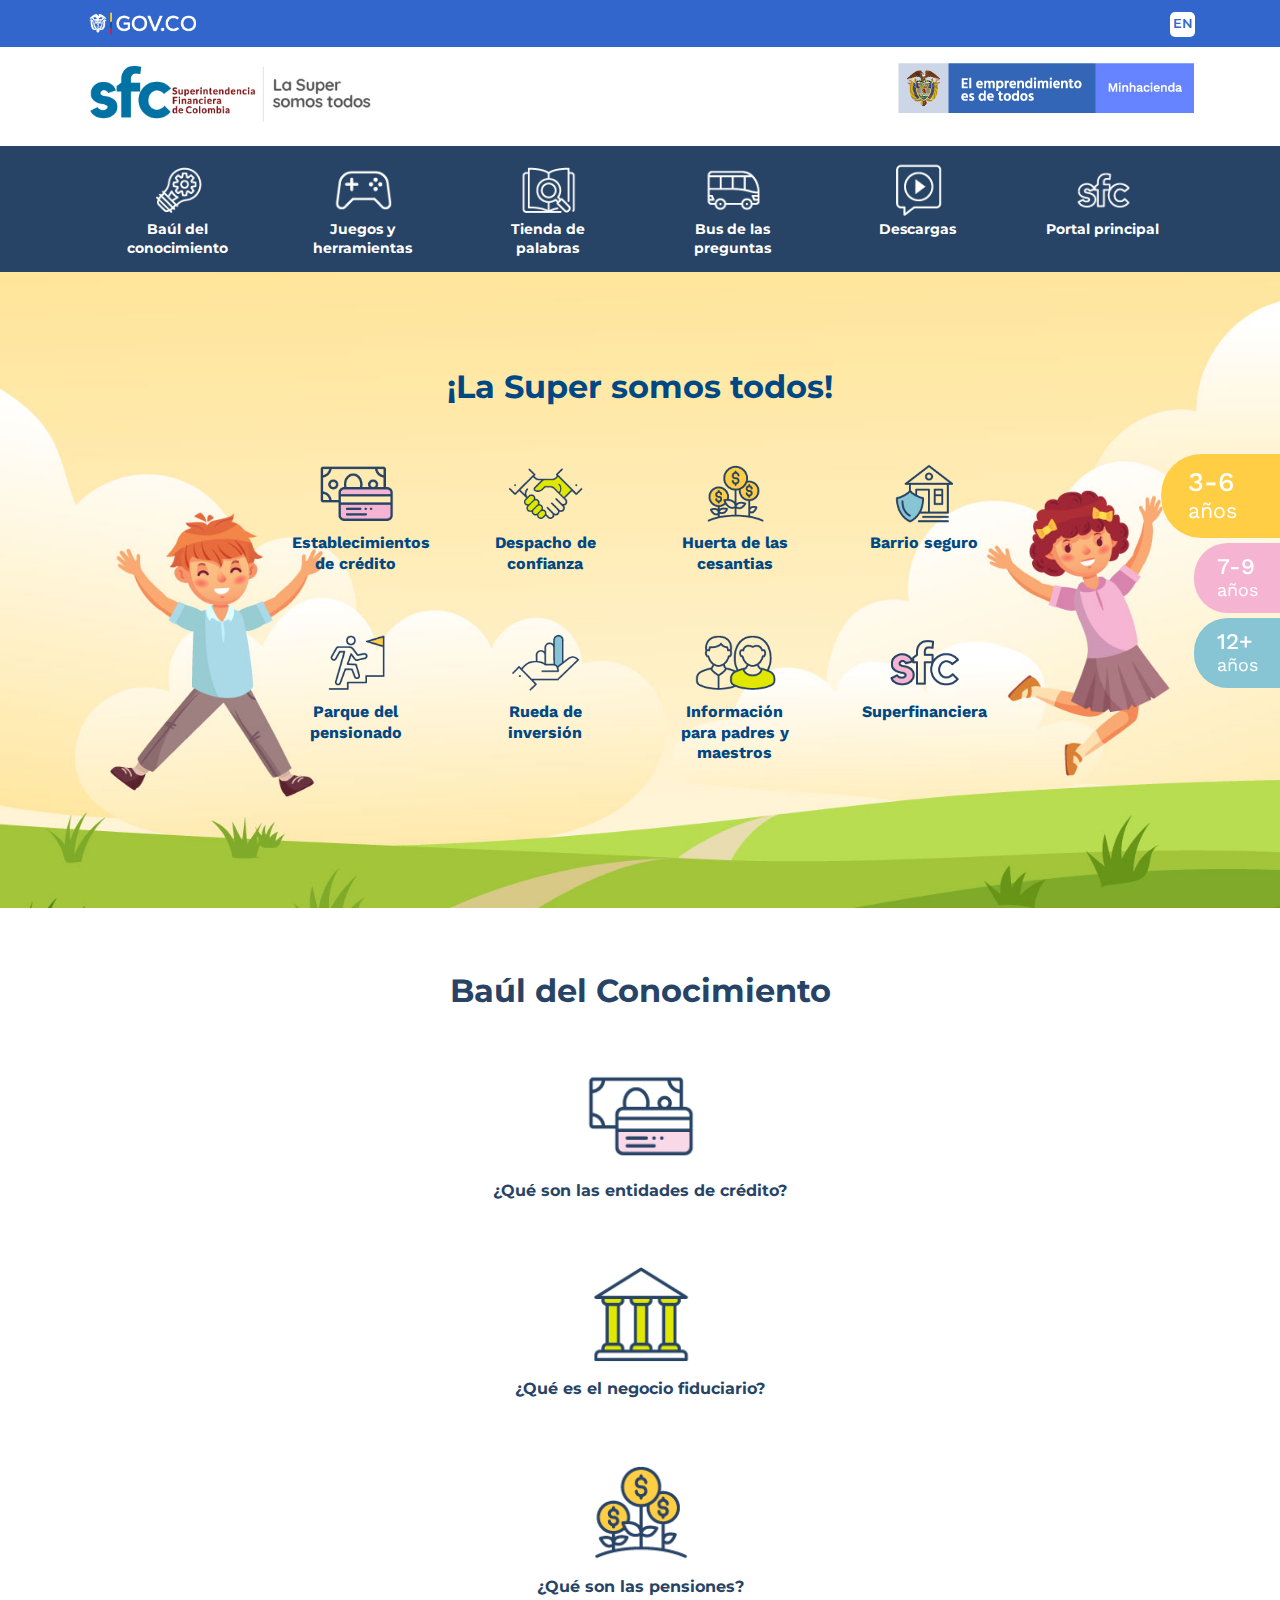
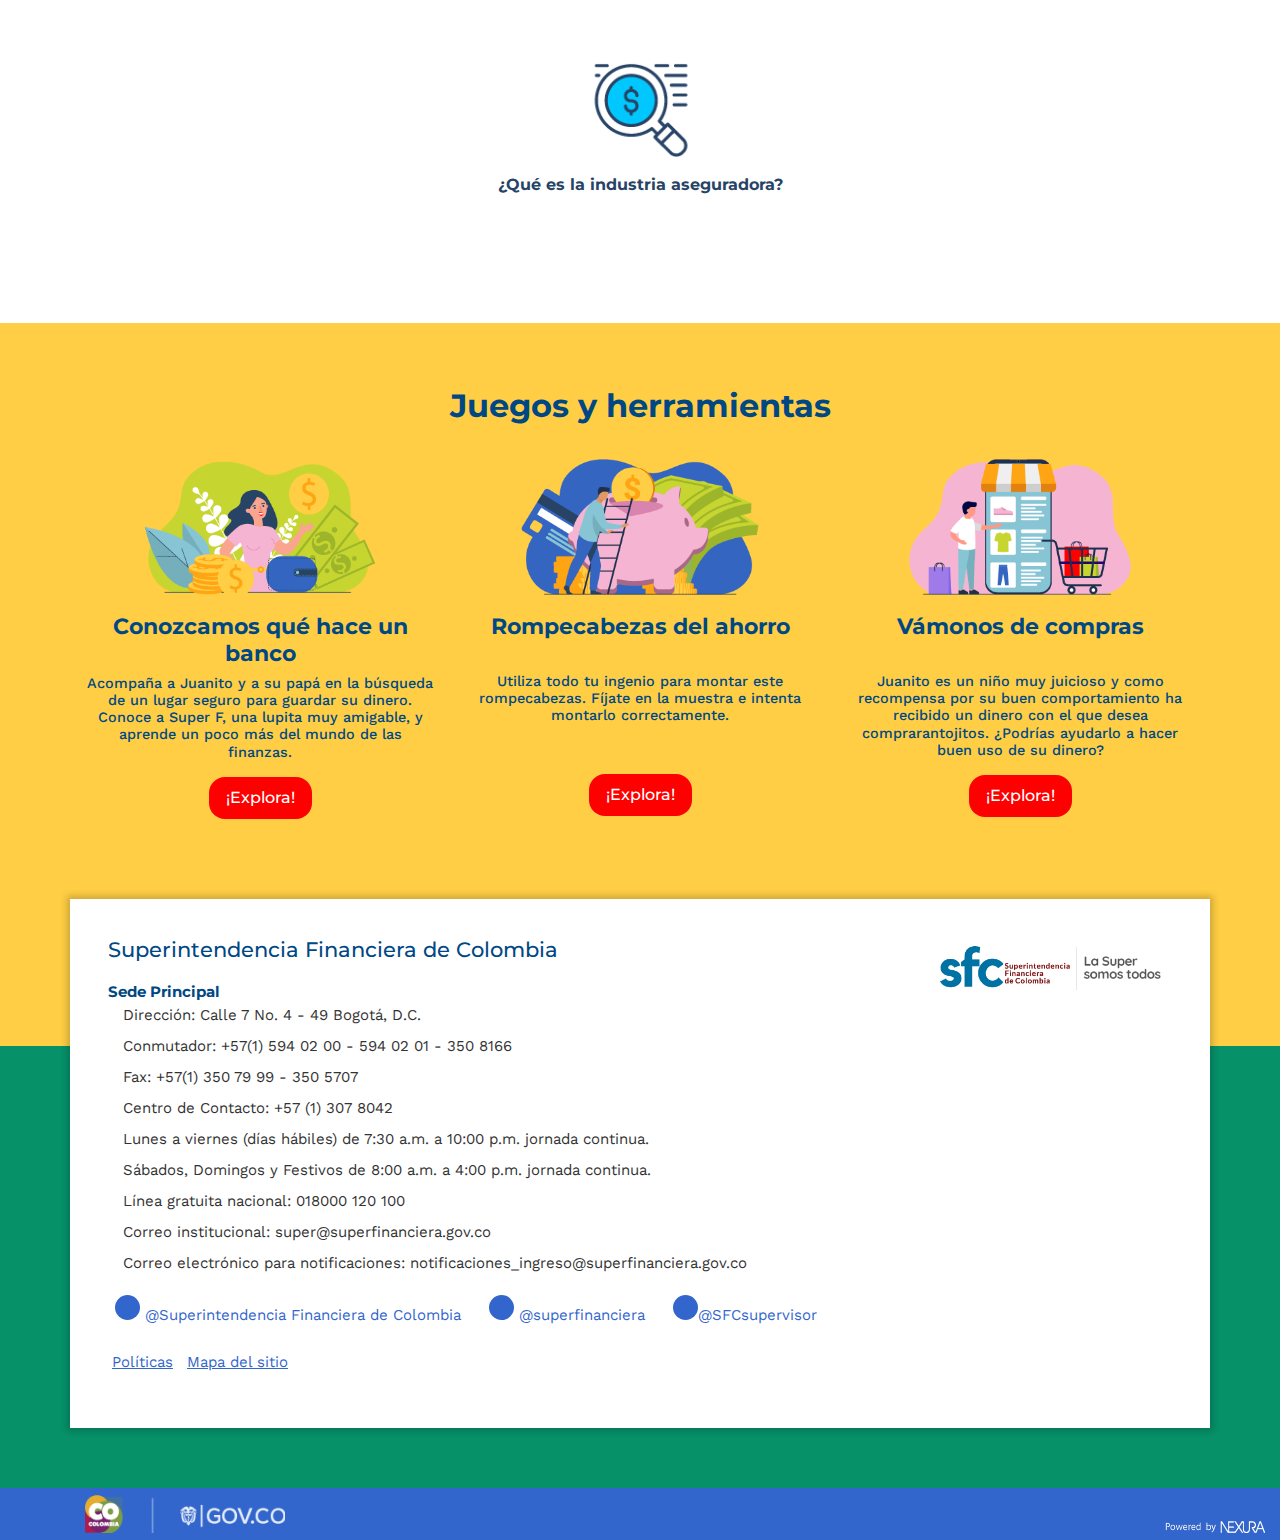
==== index.html @ ce6df7d8 "Initial commit" ====
<!DOCTYPE html>
<html lang="en">
<head>
	<meta charset="UTF-8">
	<meta name="viewport" content="width=device-width, initial-scale=1.0">
	<title>Portal de Niños - Superfinanciera</title>
	<link rel="shortcut icon" type="image/x-icon" href="favicon.ico">
	<link rel="stylesheet" href="https://pro.fontawesome.com/releases/v5.10.0/css/all.css" integrity="sha384-AYmEC3Yw5cVb3ZcuHtOA93w35dYTsvhLPVnYs9eStHfGJvOvKxVfELGroGkvsg+p" crossorigin="anonymous"/>
	<link rel="stylesheet" type="text/css" href="vendor/slick/slick.css"/>
	<link rel="stylesheet" type="text/css" href="vendor/slick/slick-theme.css"/>
	<link rel="stylesheet" href="css/bootstrap.min.css">
	<link rel="stylesheet" href="css/style.css">
</head>
<body class="dPrincipal portalNinos1">
	<div class="botonesFlotantes">
		<ul>
			<li><a href="index.html" class="item_edad_1 edadActive">3-6 <small>años </small></a></li>
			<li><a href="index2.html" class="item_edad_2">7-9 <small>años </small></a></li>
			<li><a href="index3.html" class="item_edad_3">12+ <small>años </small></a></li>
		</ul>
	</div>	

<header>
	<!-- encabezado gov co -->
	<div class="header-gov">
		<div class="container">
			<div class="row">
				<!-- logo -->
				<div class="col logo-gov">
					<div class="bloqueZona1  tipoDisplay">
						<a href="https://www.gov.co/home/">
							<img class="img-fluid" class="img-responsive " src="img/logoGovCo.png" id="bloqueImg3" alt="Imagen">
						</a>
					</div>
				</div>
				<!-- end logo -->
				<!-- toolbar -->
				<div class="col toolbar-gov-co">
					<div class="toolbar-header-gov text-right ">
						<ul class="list-inline toolbar-login">
							<!-- language en -->
							<li class="toolbar_language toolbar_language--en notranslate">
								<a href="/loader.php?lServicio=Tools2&amp;lTipo=idioma&amp;idioma=EN" class="lang_button notranslate" data-lang="en">
						          EN
						        </a>
							</li>
							<!-- end language en -->
							<!-- language es -->
							<li class="toolbar_language toolbar_language--es notranslate">
								<a href="/loader.php?lServicio=Tools2&amp;lTipo=idioma&amp;idioma=ES" class="lang_button notranslate lang_active" data-lang="es">
						        	 ES
						        </a>
							</li>
							<!-- end language es -->
						</ul>
					</div>
				</div>
				<!-- end toolbar -->
			</div>
		</div>
	</div>
	<!-- end encabezado gov co -->
	<!-- encabezado entidad -->
	<div class="header_entidad container">
		<div class="row">
			<div class="col logo_entidad">
				<a href="/index.html" class="logo_horizontal">
					<img class="img-fluid" class="img-responsive " src="img/logo.jpg" alt="Logo SPF">
				</a>
			</div>
			<div class="col logoSec">
				<a href="#" class="logo_horizontal">
					<img class="img-fluid" class="img-responsive "  src="img/logoMinHacienda.jpg" alt="Logo Min Hacienda">
				</a>
			</div>
		</div>
	</div>
	<!-- end encabezado entidad -->
	<!-- menu -->
	<nav class="navbar navbar-expand-lg">
		<div class="container">
			<button class="navbar-toggler" type="button" data-toggle="collapse" data-target="#navBarMenu" aria-controls="navBarMenu" aria-expanded="false" aria-label="Toggle navigation">
				Menú <span class="fas fa-bars"></span>
		  	</button>
		  	<div class="collapse navbar-collapse" id="navBarMenu">
			    <ul class="navbar-nav nav">
				     <!-- item menu -->
					<li class="nav-item col">
						 <a class="nav-link" href="https://ninos.superfinanciera.gov.co/inicio/de--a--anos/baul-de-conocimientos-61197" role="button" aria-haspopup="true" aria-expanded="false">
							<img class="img-fluid" src="img/nav/nav-ico-1.png" alt="">
							<p>Baúl del conocimiento</p>
						</a>
					</li>
					<!-- end item menu -->
					<!-- item menu -->
					<li class="nav-item col">
						 <a class="nav-link" href="https://ninos.superfinanciera.gov.co/inicio/de--a--anos/juegos-y-herramientas-61194" role="button" aria-haspopup="true" aria-expanded="false">
							<img class="img-fluid" src="img/nav/nav-ico-2.png" alt="">
							<p>Juegos y herramientas</p>
						</a>
					</li>
					<!-- end item menu -->
					<!-- item menu -->
					<li class="nav-item col">
						 <a class="nav-link" href="https://ninos.superfinanciera.gov.co/jsp/Glosario/user/main/s/0/f/0/c/0" role="button" aria-haspopup="true" aria-expanded="false">
							<img class="img-fluid" src="img/nav/nav-ico-3.png" alt="">
							<p>Tienda de palabras</p>
						</a>
					</li>
					<!-- end item menu -->
					<!-- item menu -->
					<li class="nav-item col">
						 <a class="nav-link" href="https://ninos.superfinanciera.gov.co/jsp/loader.jsf?lServicio=FAQ&lTipo=user&lFuncion=main" role="button" aria-haspopup="true" aria-expanded="false">
							<img class="img-fluid" src="img/nav/nav-ico-4.png" alt="">
							<p>Bus de las preguntas</p>
						</a>
					</li>
					<!-- end item menu -->
					<!-- item menu -->
					<li class="nav-item col">
						 <a class="nav-link" href="https://ninos.superfinanciera.gov.co/inicio/de--a--anos/descargas-61198" role="button" aria-haspopup="true" aria-expanded="false">
							<img class="img-fluid" src="img/nav/nav-ico-5.png" alt="">
							<p>Descargas</p>
						</a>
					</li>
					<!-- end item menu -->
					<!-- item menu -->
					<li class="nav-item col">
						 <a class="nav-link" href="https://www.superfinanciera.gov.co/jsp/index.jsf" role="button" aria-haspopup="true" aria-expanded="false">
							<img class="img-fluid" src="img/nav/nav-ico-6.png" alt="">
							<p>Portal principal</p>
						</a>
					</li>
					<!-- end item menu -->
			    </ul>
		  </div>
  		</div>
	</nav>
	<!-- end menu -->
</header>
<section class="mainContent">
	<!-- mainSlider -->
	<div class="mainSlider zonasPortal">
		<div class="container">
			<div class="row">
				<div class="col-12 col-lg-8 offset-lg-2 descSlider ">
					<h1>
						¡La Super somos todos!
					</h1>
					<ul class="row listSlider">
						<li class="col-12 col-sm-4 col-md-4 col-lg-3">
							<a href="https://ninos.superfinanciera.gov.co/inicio/de--a--anos/baul-de-conocimientos/-que-son-los-establecimientos-de-credito--61206">
								<figure>
									<img src="img/iconos/ico_1.png" alt="">
								</figure>
								Establecimientos de crédito
							</a>
						</li>
						<li class="col-12 col-sm-4 col-md-4 col-lg-3">
							<a href="https://ninos.superfinanciera.gov.co/inicio/de--a--anos/baul-de-conocimientos/-que-es-el-negocio-fiducidario--61248">
								<figure>
									<img src="img/iconos/ico_2.png" alt="">
								</figure>
								Despacho de confianza
							</a>
						</li>
						<li class="col-12 col-sm-4 col-md-4 col-lg-3">
							<a href="https://ninos.superfinanciera.gov.co/inicio/de--a--anos/baul-de-conocimientos/-que-son-las-cesantias--61245">
								<figure>
									<img src="img/iconos/ico_3.png" alt="">
								</figure>
								Huerta de las cesantias
							</a>
						</li>
						<li class="col-12 col-sm-4 col-md-4 col-lg-3">
							<a href="https://ninos.superfinanciera.gov.co/inicio/de--a--anos/baul-de-conocimientos/-que-son-las-cesantias--61245">
								<figure>
									<img src="img/iconos/ico_4.png" alt="">
								</figure>
								Barrio seguro
							</a>
						</li>
						<li class="col-12 col-sm-4 col-md-4 col-lg-3">
							<a href="https://ninos.superfinanciera.gov.co/publicacion/61200">
								<figure>
									<img src="img/iconos/ico_5.png" alt="">
								</figure>
								Parque del pensionado
							</a>
						</li>
						<li class="col-12 col-sm-4 col-md-4 col-lg-3">
							<a href="https://ninos.superfinanciera.gov.co/publicacion/61249">
								<figure>
									<img src="img/iconos/ico_6.png" alt="">
								</figure>
								Rueda de inversión
							</a>
						</li>
						<li class="col-12 col-sm-4 col-md-4 col-lg-3">
							<a href="https://ninos.superfinanciera.gov.co/inicio/de--a--anos/informacion-para-padres-y-maestros-61615">
								<figure>
									<img src="img/iconos/ico_7.png" alt="">
								</figure>
								Información para padres y maestros
							</a>
						</li>
						<li class="col-12 col-sm-4 col-md-4 col-lg-3">
							<a href="https://ninos.superfinanciera.gov.co/inicio/de--a--anos/superintendencia-financiera-de-colombia-61262">
								<figure>
									<img src="img/iconos/ico_8.png" alt="">
								</figure>
								Superfinanciera
							</a>
						</li>
					</ul>

				</div>
			</div>
		</div>
	</div>
	<!-- cInformacion -->
	<div class="cBaul zonasPortal">
		<div class="container">
			<div class="row">
				<div class="col-12 descInformacion ">
					<h2>
						Baúl del Conocimiento
					</h2>
					<!-- slider -->
					<div class="uSlider">
						<div class="sliderDots sliderBaul">
							<div class="sliderArrow"></div>
							<div class="item">
								<a href="https://ninos.superfinanciera.gov.co/publicacion/61206" class="sliderLink">
							  		<figure>
							  			<img src="img/slider/01_01_slider.png" class="img-fluid" alt="">
							  		</figure>
							  		<h3>
							  			¿Qué son las entidades de crédito?
							  		</h3>
								</a>
						  	</div>
							<div class="item">
						  		<a href="https://ninos.superfinanciera.gov.co/inicio/de--a--anos/baul-de-conocimientos/-que-es-el-negocio-fiducidario--61248" class="sliderLink">
							  		<figure>
							  			<img src="img/slider/01_02_slider.png" class="img-fluid" alt="">
							  		</figure>
							  		<h3>
							  			¿Qué es el negocio fiduciario?
							  		</h3>
							  	</a>
						  	</div>
							<div class="item">
						  		<a href="https://ninos.superfinanciera.gov.co/inicio/de--a--anos/baul-de-conocimientos/-que-son-las-pensiones--61231" class="sliderLink">
							  		<figure>
							  			<img src="img/slider/01_03_slider.png" class="img-fluid" alt="">
							  		</figure>
							  		<h3>
							  			¿Qué son las pensiones?
							  		</h3>
							  	</a>
						  	</div>
							<div class="item">
						   		<a href="https://ninos.superfinanciera.gov.co/inicio/de--a--anos/baul-de-conocimientos/-que-es-la-industria-aseguradora--61200" class="sliderLink">
							   		<figure>
							   			<img src="img/slider/01_04_slider.png" class="img-fluid" alt="">
							   		</figure>
							   		<h3>
							   			¿Qué es la industria aseguradora?
							   		</h3>
							   	</a>
						   	</div>
						   	
						</div>
					</div>
					<!-- end slider -->

				</div>
				
			</div>
		</div>
	</div>
	<!-- end  cInformacion -->

	<!-- end  mainSlider -->
	<!-- cJuegos -->
	<div class="cJuegos zonasPortal">
		<div class="container">
			<div class="row">
				<div class="col-12">
					<h2>
						Juegos y herramientas
					</h2>
				</div>
				<div class="col-12 col-md-4 itemJuegos">
					<figure>
						<img src="img/juegos/juego1.png" alt="">
					</figure>
					<h3>
						Conozcamos qué hace un banco
					</h3>
					<p>
						Acompaña a Juanito y a su papá en la búsqueda de un lugar seguro para guardar su dinero. Conoce a Super F, una lupita muy amigable, y aprende un poco más del mundo de las finanzas.
					</p>
					<a href="https://ninos.superfinanciera.gov.co/inicio/de--a--anos/juegos-y-herramientas-61194#" class="btn">¡Explora!</a>
				</div>
				<div class="col-12 col-md-4 itemJuegos">
					<figure>
						<img src="img/juegos/juego2.png" alt="">
					</figure>
					<h3>
						Rompecabezas del ahorro
					</h3>
					<p>
						Utiliza todo tu ingenio para montar este rompecabezas. Fíjate en la muestra e intenta montarlo correctamente.
					</p>
					<a href="https://ninos.superfinanciera.gov.co/inicio/de--a--anos/juegos-y-herramientas-61194#" class="btn">¡Explora!</a>
				</div>
				<div class="col-12 col-md-4 itemJuegos">
					<figure>
						<img src="img/juegos/juego3.png" alt="">
					</figure>
					<h3>
						Vámonos de compras
					</h3>
					<p>
						Juanito es un niño muy juicioso y como recompensa por su buen comportamiento ha recibido un dinero con el que desea comprarantojitos. ¿Podrías ayudarlo a hacer buen uso de su dinero?
					</p>
					<a href="https://ninos.superfinanciera.gov.co/inicio/de--a--anos/juegos-y-herramientas-61194#" class="btn">¡Explora!</a>
				</div>
			</div>
		</div>
	</div>
	<!-- end  cJuegos -->
</section>
<footer>
	<div class="footer">
		<div class="container">
			<div class="row">
				<div class="col-12 col-sm-9 footer_sede_principal">
					<h2 class="headline-l">Superintendencia Financiera de Colombia</h2>
					<h3 class="title_sede">Sede Principal</h3>
					<ul class="list-unstyled">
						<li><p>Dirección: Calle 7 No. 4 - 49 Bogotá, D.C.</p></li>
						<li><p>Conmutador: +57(1) 594 02 00 - 594 02 01 - 350 8166</p></li>
						<li><p>Fax: +57(1) 350 79 99 - 350 5707</p></li>
						<li><p>Centro de Contacto: +57 (1) 307 8042 </p></li>
						<li><p>Lunes a viernes (días hábiles) de 7:30 a.m. a 10:00 p.m. jornada continua. </p></li>
						<li><p>Sábados, Domingos y Festivos de 8:00 a.m. a 4:00 p.m. jornada continua.</p></li>
						<li><p>Línea gratuita nacional: 018000 120 100</p></li>
						<li><p>Correo institucional: super@superfinanciera.gov.co</p></li>
						<li><p>Correo electrónico para notificaciones: notificaciones_ingreso@superfinanciera.gov.co</p></li>
					</ul>
				</div>
				<div class="col-12 col-sm-3 footer_logo">
					<figure>
						<img class="img-fluid" class="img-responsive " src="img/logo.jpg" alt="Logo SPF">
					</figure>
				</div>
				<div class="col-12 social_links">
					<ul class="list-inline">
						<li class="list-inline-item">
							<a class="section" href="https://www.facebook.com/superintendencia.financiera." title="Enlace a @Superintendencia Financiera de Colombia"><i class="fab fa-facebook-f"></i>
                    			<strong>@Superintendencia Financiera de Colombia</strong>
                    		</a>
                    	</li>
                     	<li class="list-inline-item">
	                     	<a class="section fa fa-instagram" href="https://www.instagram.com/superfinanciera/" title="Enlace a @superfinanciera">
	                    			<i class="fab fa-instagram"></i> <strong>@superfinanciera</strong>
	                    		</a>
                    	</li>
                     	<li class="list-inline-item">
	                     	<a class="section fa fa-twitter" href="https://twitter.com/SFCsupervisor" title="Enlace a @SFCsupervisor">
	                    		<i class="fab fa-twitter"></i><strong>@SFCsupervisor</strong>
	                		</a>
                    	</li>
                    </ul>
				</div>
				<div class="col-12 enlaces_footer">
					<ul class="list-unstyled lista-enlaces">
                     	<li>
							<a class="section " href="https://www.superfinanciera.gov.co/descargas?com=institucional&name=pubFile60173&downloadname=PoliticaEditorialSFC.doc" title="Enlace a Políticas">
                     			<strong>Políticas</strong>                 
                 			</a>
                 		</li>
                     	<li>
							<a class="section " href="https://ninos.superfinanciera.gov.co/jsp/Publicaciones/mapasitio/loadMapaSitio/s/0/f/0/c/0" title="Enlace a Mapa del sitio">
                     			<strong>Mapa del sitio</strong>                 
                 			</a>
                 		</li>
                 	</ul>
				</div>
			</div>
		</div>
	</div>
	<div class="copywrite  ">
	    <div class="container">
	        <div class="row">
	            <div class="col">
	               <img class="img-fluid logoGovCo" src="img/logoGovCoFooter.png"  alt="Ir a Gov Co">
	            </div>
	            <div class="powered">
	                <a href="https://www.nexura.com/" target="_blank">
	                    <img class="img-fluid " src="img/powered.png" alt="powered by nexura">
	                </a>
	            </div>
	        </div>
	    </div>
	</div>
</footer>
	
	<script src="https://code.jquery.com/jquery-3.2.1.slim.min.js" integrity="sha384-KJ3o2DKtIkvYIK3UENzmM7KCkRr/rE9/Qpg6aAZGJwFDMVNA/GpGFF93hXpG5KkN" crossorigin="anonymous"></script>
	<script type="text/javascript" src="vendor/slick/slick.min.js"></script>

	<script src="https://cdnjs.cloudflare.com/ajax/libs/popper.js/1.12.9/umd/popper.min.js" integrity="sha384-ApNbgh9B+Y1QKtv3Rn7W3mgPxhU9K/ScQsAP7hUibX39j7fakFPskvXusvfa0b4Q" crossorigin="anonymous"></script>
	<script src="https://maxcdn.bootstrapcdn.com/bootstrap/4.0.0/js/bootstrap.min.js" integrity="sha384-JZR6Spejh4U02d8jOt6vLEHfe/JQGiRRSQQxSfFWpi1MquVdAyjUar5+76PVCmYl" crossorigin="anonymous"></script>
	<script src="js/function.js"></script>

	<script>
		$(document).ready(function(){

			/** slider **/
				$('.sliderDots').each(function (idx, item) {
					var carouselId = "carousel" + idx;
					this.id = carouselId;
					$(this).slick({
						slide: "#" + carouselId +" .item",
						appendArrows: "#" + carouselId + " .sliderArrow",
						prevArrow: '<button class="arrowPrev"><i class="fas fa-arrow-left"></i></button>',
						nextArrow: '<button class="arrowNext"><i class="fas fa-arrow-right"></i></button>',
						dots: true,
						infinite: true,
						arrow: true,
						rows: 1,
						slidesPerRow: 3,
						autoplay: true,
						responsive: [
						{
						      breakpoint: 1024,
						      settings: {
						        slidesToShow: 3,
						        slidesToScroll: 3,
						        infinite: true,
						        dots: true
						      }
						    },
						    {
						      breakpoint: 600,
						      settings: {
						        slidesToShow: 2,
						        slidesToScroll: 2
						      }
						    },
						    {
						      breakpoint: 480,
						      settings: {
						        slidesToShow: 1,
						        slidesToScroll: 1
						      }
				   		}
						]
					});
				});
			/** end slider **/
			/* slider custom */

			$('.sliderBaul').slick('slickSetOption', {
			   slidesToShow: 4,
			   slidesToScroll: 1
			}, true);

			$('.sliderDescubre, .sliderActividades, .sliderFinanciera').slick('slickSetOption', {
			   slidesToShow: 3,
			   slidesToScroll: 1
			}, true);

			$('.sliderJuegos').slick('slickSetOption', {
			   slidesToShow: 2,
			   slidesToScroll: 1
			}, true);

			$('.sliderDots2').slick({
				appendArrows: "#carouselEducacion .sliderArrow",
				prevArrow: '<button class="arrowPrev"><i class="fas fa-arrow-left"></i></button>',
				nextArrow: '<button class="arrowNext"><i class="fas fa-arrow-right"></i></button>',
				arrows: true,
				dots: true,
				infinite: true,
				autoplay: true,
 				arrow: true,
 				slidesToShow: 2,
			    slidesToScroll: 1,
			    rows:2,
 				responsive: [
					{
					      breakpoint: 1024,
					      settings: {
					      	arrows:true,
							rows: 2,
							slidesPerRow: 2,
							slidesToScroll: 1,
							slidesToShow: 2
					      }
					    },
					    {
					      breakpoint: 600,
					      settings: {
							rows: 1,
							slidesPerRow: 1,
							slidesToScroll: 1,
							slidesToShow: 1
					      }
					    },
					    {
					      breakpoint: 480,
					      settings: {
							rows: 1,
							slidesPerRow: 1,
							slidesToScroll: 1,
							slidesToShow: 1
					      }
			   		}
					]
			});
			/* slider custom */
		});

	</script>	
</body>
</html>
---- css/style.css ----
/*
* SPF Niños
* [name project]
*/
/*
* Import fonts
*/
@import url("https://fonts.googleapis.com/css2?family=Montserrat:ital,wght@0,300;0,400;0,500;0,600;0,700;1,300;1,400;1,500;1,600;1,700&family=Work+Sans:ital,wght@0,300;0,400;0,500;0,600;0,700;1,300;1,400;1,500;1,600;1,700&display=swap");
/*
* Estilos Base Sede Electronica
* [description] KIT UI GOV CO - https://www.gov.co/files/KITUI.pdf
*/
html {
  font-size: 16px;
}
body {
  font-size: 16px;
  font-family: 'Work Sans', sans-serif;
  overflow-x: hidden;
  font-weight: 500;
  line-height: 1.5em;
  color: #333;
}
body.faFontLg {
  font-size: 14px !important;
}
body.faFont2x {
  font-size: 20px;
}
body.faFont3x {
  font-size: 16px !important;
}
h1,
h2,
h3,
h4,
h5,
h6 {
  color: #004884;
  font-family: 'Montserrat', sans-serif;
}
.ui-widget {
  font-family: 'Work Sans', sans-serif;
}
a {
  color: #36c;
}
a:hover,
a:focus,
a:visited {
  color: #004884;
}
header {
  background-color: #fff;
  height: auto;
  padding-top: 0;
  position: relative;
  z-index: 4;
}
header .header-gov {
  background-color: #36c;
  padding: 0;
  color: #fff;
  padding-left: 1em;
  padding-right: 1em;
  padding-top: 0.2em;
  padding-bottom: 0.2em;
}
header .header-gov .row > .item {
  display: inline-block;
  vertical-align: middle;
}
header .header-gov .logo-gov {
  padding: 0 0.5em;
}
header .header-gov .logo-gov a {
  display: block;
  max-width: 8em;
  padding: 0.5em;
}
header .header-gov .logo-gov a img {
  display: block;
  width: 100%;
  height: auto;
}
header .header-gov .toolbar-gov-co {
  padding-top: 0.5em;
  text-align: center;
}
header .header-gov .toolbar-gov-co ul {
  padding: 0;
  margin: 0;
  display: inline-block;
}
header .header-gov .toolbar-gov-co ul li {
  vertical-align: top;
}
header .header-gov .toolbar-gov-co ul li.toolbar-icon {
  color: #004884;
}
header .header-gov .toolbar-gov-co ul li.toolbar-icon h3 {
  color: #004884;
  font-weight: bold;
  font-size: 1em;
  letter-spacing: 0.1em;
  margin: 0;
  padding: 0.5em;
  text-transform: uppercase;
}
header .header-gov .toolbar-gov-co ul li.toolbar-icon > a,
header .header-gov .toolbar-gov-co ul li.toolbar-icon button {
  display: inline-block;
  color: #004884;
  height: 35px;
  width: 35px;
  padding: 0.3em;
  font-size: 1em;
  transition: all 0.25s ease-in-out;
  text-decoration: none;
  color: #004884;
  background-color: #fff;
  border-radius: 0.5em;
  text-align: center;
  border: 0;
}
header .header-gov .toolbar-gov-co ul li.toolbar-icon > a .fa,
header .header-gov .toolbar-gov-co ul li.toolbar-icon button .fa {
  padding: 0;
}
header .header-gov .toolbar-gov-co ul li.toolbar-icon > a:hover,
header .header-gov .toolbar-gov-co ul li.toolbar-icon button:hover,
header .header-gov .toolbar-gov-co ul li.toolbar-icon > a:focus,
header .header-gov .toolbar-gov-co ul li.toolbar-icon button:focus {
  color: #fff;
  background-color: #36c;
  transition: all 0.25s ease-in-out;
}
header .header-gov .toolbar-gov-co ul li.toolbar_language {
  color: #004884;
  margin: 0;
  padding: 0;
}
header .header-gov .toolbar-gov-co ul li.toolbar_language a {
  color: colorEnlaces;
  line-height: 1;
  font-size: 1em;
  transition: all 0.25s ease-in-out;
  text-decoration: none;
  text-align: center;
  border: 0;
  font-family: 'Montserrat', sans-serif;
  font-weight: 600;
  background-color: #fff;
  width: 25px;
  height: 25px;
  display: flex;
  border-radius: 0.4em;
  align-items: center;
  justify-content: center;
  font-size: 0.8em;
}
header .header-gov .toolbar-gov-co ul li.toolbar_language a:hover,
header .header-gov .toolbar-gov-co ul li.toolbar_language a:focus {
  background-color: #e5eefb;
  color: #36c;
  transition: all 0.25s ease-in-out;
}
header .header-gov .toolbar-gov-co ul li.toolbar_language a.lang_active {
  display: none;
}
header .header-gov .toolbar-gov-co ul li.toolbar-text a {
  color: #fff;
  text-decoration: none;
  padding: 0 0.3em;
  font-size: 1em;
  display: block;
  font-weight: 300;
}
header .header-gov .toolbar-gov-co ul li.toolbar-text a:hover,
header .header-gov .toolbar-gov-co ul li.toolbar-text a:focus {
  color: colorYellow;
}
header .header-gov .toolbar-gov-co ul li.toolbar-border-right {
  border-right: 1px solid #fff;
}
header .header-gov ul.dropdown-menu {
  padding-bottom: 0.5em;
}
header .header_entidad {
  padding: 1em;
}
header .header_entidad .logo_entidad {
  padding: 0 0.5em;
}
header .header_entidad .logo_entidad a {
  display: inline-block;
  padding: 0 0.4em;
}
header .header_entidad .logo_entidad a img {
  display: block;
}
header .header_entidad .logo_entidad a.logo_horizontal img {
  width: auto;
  height: auto;
  max-height: 60px;
}
header .header_entidad .logo_entidad a.logo_vertical img {
  width: 100%;
  height: auto;
  max-width: 80px;
  display: block;
}
header .header_entidad .logoSec {
  text-align: right;
}
header .header_entidad .logoSec a {
  display: inline-block;
  max-width: 300px;
}
header .header_entidad .logoSec a img {
  width: 100%;
  height: auto;
}
header nav {
  background-color: #274365;
  padding: 0 1em !important;
}
header nav .navbar-nav li.nav-item > a {
  display: block;
  color: #fff;
  text-align: center;
  padding: 1em;
  transition: 0.25s ease-in-out all;
  font-size: 0.9em;
}
header nav .navbar-nav li.nav-item > a img {
  display: inline-block;
  width: 100%;
  height: auto;
  max-width: 60px;
  transition: 0.25s ease-in-out all;
}
header nav .navbar-nav li.nav-item > a p {
  color: #fff;
  font-family: 'Montserrat', sans-serif;
  font-weight: bold;
  margin: 0;
}
header nav .navbar-nav li.nav-item > a:hover,
header nav .navbar-nav li.nav-item > a:focus {
  background-color: #f00;
  transition: 0.25s ease-in-out all;
}
header nav .navbar-nav li.nav-item > a:hover p,
header nav .navbar-nav li.nav-item > a:focus p {
  color: #fff;
}
header nav .navbar-nav li.nav-item > a:hover img,
header nav .navbar-nav li.nav-item > a:focus img {
  height: auto;
  transition: 0.25s ease-in-out all;
}
header nav .navbar-nav .dropdown-menu {
  width: 100%;
}
header nav .navbar-nav .dropdown-menu ul {
  width: 100%;
  padding: 0;
  list-style: none;
}
header nav .navbar-nav .dropdown-menu ul li a {
  color: #333;
}
header nav .navbar-nav .dropdown-menu ul li a.dropdown-item:hover,
header nav .navbar-nav .dropdown-menu ul li a.dropdown-item:focus,
header nav .navbar-nav .dropdown-menu ul li a.dropdown-item.active,
header nav .navbar-nav .dropdown-menu ul li a.dropdown-item:active {
  background-color: #004884;
  color: #fff;
}
.botonesFlotantes {
  z-index: 3;
}
.botonesFlotantes ul {
  padding: 0;
  list-style: none;
}
.botonesFlotantes ul li {
  display: block;
}
.botonesFlotantes ul li a {
  padding: 0.5em 1em;
  float: right;
  border-radius: 1.5em 0 0 1.5em;
  color: #fff;
  background-color: #004884;
  font-size: 1.4em;
  display: block;
  margin-bottom: 0.2em;
  max-width: 90px;
}
.botonesFlotantes ul li a small {
  display: block;
}
.botonesFlotantes ul li a.item_edad_1 {
  background-color: #ffce44;
}
.botonesFlotantes ul li a.item_edad_2 {
  background-color: #f5b5d2;
}
.botonesFlotantes ul li a.item_edad_3 {
  background-color: #87c5d5;
}
.botonesFlotantes ul li a.edadActive {
  transform: scale(1.2);
  margin-top: 0.5em;
  margin-bottom: 0.5em;
  padding-right: 2em;
  max-width: none;
}
.botonesFlotantes ul li a:hover,
.botonesFlotantes ul li a:focus {
  background-color: #f00;
  color: #fff;
  text-decoration: none;
}
@media screen and (min-width: 769px) {
  header .navbar .navbar-nav {
    width: 100%;
    display: flex;
    justify-content: space-between;
    flex-wrap: wrap;
  }
  header .navbar .navbar-nav .nav-item {
    flex-grow: 1;
    text-align: center;
    padding: 0;
  }
  header .navbar .navbar-nav .nav-item .nav-link {
    min-height: 125px;
    line-height: 1.3em;
  }
  header .navbar.navbar-expand-lg .navbar-nav .nav-link {
    padding-left: 2.5em;
    padding-right: 2.5em;
    display: inline-block;
  }
}
@media screen and (max-width: 992px) {
  header .navbar .navbar-toggler {
    padding: 1em;
    color: #fff;
    display: block;
    text-align: center;
    margin: 0 auto;
  }
  header .navbar .navbar-nav li.nav-item > a {
    display: block;
    width: 100%;
  }
  header .navbar .navbar-nav li.nav-item > a img {
    display: none;
  }
}
.btn {
  background-color: #f00;
  color: #fff;
  padding: 0.5em 1em;
  border-radius: 1em;
  transition: 0.25s ease-in-out all;
  font-family: 'Montserrat', sans-serif;
  font-weight: 500;
}
.btn:visited {
  color: #fff;
}
.btn:hover,
.btn:focus {
  background-color: #004884;
  color: #fff;
  transition: 0.25s ease-in-out all;
}
.zonasPortal {
  padding-top: 4em;
  padding-bottom: 4em;
}
.mainSlider {
  background: url("../img/bgSlider.jpg") no-repeat;
  background-size: cover;
  background-position: center bottom;
  display: flex;
  justify-content: center;
  align-items: center;
  padding-top: 2em;
  padding-bottom: 2em;
}
.mainSlider .descSlider {
  text-align: center;
  padding: 1em;
}
.mainSlider .descSlider h1 {
  font-weight: bold;
  color: #004884;
  font-size: 2em;
  margin-bottom: 1em;
}
.mainSlider .descSlider ul {
  list-style: none;
  padding: 0;
}
.mainSlider .descSlider ul.listSlider li {
  text-align: center;
  margin-bottom: 1em;
}
.mainSlider .descSlider ul.listSlider li a {
  display: block;
  font-weight: bold;
  color: #004884;
  line-height: 1.3;
  transition: 0.25s ease-in-out all;
  background-color: transparent;
  padding: 1em;
  transform: scale(1);
  border-radius: 1em;
}
.mainSlider .descSlider ul.listSlider li a figure {
  padding: 0.5em;
  display: block;
  max-width: 100px;
  font-weight: 100%;
  margin: 0 auto;
}
.mainSlider .descSlider ul.listSlider li a figure img {
  width: 100%;
  height: auto;
}
.mainSlider .descSlider ul.listSlider li a:hover,
.mainSlider .descSlider ul.listSlider li a:focus {
  background-color: rgba(255,255,255,0.5);
  transition: 0.25s ease-in-out all;
  transform: scale(1.1);
  color: #f00;
}
.cVideo {
  background-color: #ffce44;
  text-align: center;
}
.cVideo iframe {
  width: 80%;
  height: 450px;
  display: inline-block;
}
.cVideo p {
  padding: 1em;
}
.cDescubrir {
  background: url("../img/bgDescubrir.png") repeat #f5b5d2;
  background-size: cover;
  background-position: center;
}
.cDescubrir h2 {
  color: #fff;
  font-size: 2em;
  font-weight: bold;
  text-align: center;
}
.sliderDots {
  padding: 1em;
  position: relative;
}
.sliderArrow {
  position: absolute;
  top: 42%;
  width: 100%;
  z-index: 3;
}
.sliderArrow button {
  display: block;
  position: absolute;
  width: 50px;
  height: 50px;
  margin: 2px;
  border: 0;
  padding: 4px;
  border-radius: 50%;
  background-color: rgba(255,255,255,0.8);
  color: #004884;
  text-align: center;
}
.sliderArrow button:hover,
.sliderArrow button:focus {
  background-color: rgba(0,72,132,0.8);
  color: #fff;
}
.sliderArrow button.arrowNext {
  right: 0;
}
.sliderArrow button.arrowPrev {
  left: 0;
}
.sliderEducacion,
.sliderBaul {
  text-align: center;
}
.sliderEducacion .item,
.sliderBaul .item {
  padding: 0.5em;
}
.sliderEducacion figure,
.sliderBaul figure {
  display: inline-block;
  width: 100%;
  height: auto;
  max-width: 130px;
}
.sliderEducacion figure img,
.sliderBaul figure img {
  width: 100%;
  height: auto;
}
.sliderEducacion h3,
.sliderBaul h3 {
  color: #274365;
  font-weight: bold;
  display: block;
  text-align: center;
  font-size: 1em;
}
.cEducacion {
  display: flex;
  justify-content: center;
  align-items: center;
  text-align: center;
}
.cEducacion .descEducacion {
  display: flex;
  flex-direction: column;
  justify-content: center;
  padding: 1em;
  text-align: center;
}
.cEducacion .descEducacion h2 {
  font-weight: bold;
  color: #274365;
  font-size: 2em;
  display: block;
}
.cEducacion .descEducacion img {
  width: 100%;
  height: auto;
  max-width: 500px;
  display: inline-block;
}
.cEducacion .imgEducacion {
  text-align: center;
}
.cEducacion .imgEducacion img {
  width: 100%;
  height: auto;
  max-width: 450px;
  display: inline-block;
}
.cActividades {
  background: url("../img/bgDescubrir.png") repeat #fa9600;
  background-size: cover;
  background-position: center;
}
.cActividades h2 {
  color: #fff;
  font-size: 2em;
  font-weight: bold;
  text-align: center;
}
.cJuegos {
  background-color: #ffce44;
}
.cJuegos h2 {
  color: #004884;
  font-size: 2em;
  font-weight: bold;
  text-align: center;
  margin-bottom: 1em;
}
.cJuegos .itemJuegos {
  text-align: center;
  padding-bottom: 1em;
}
.cJuegos .itemJuegos figure {
  display: block;
  text-align: center;
}
.cJuegos .itemJuegos figure img {
  display: inline-block;
  max-width: 250px;
  height: auto;
  width: 100%;
}
.cJuegos .itemJuegos h3 {
  text-align: center;
  font-weight: bold;
  font-size: 1.4em;
  min-height: 52px;
}
.cJuegos .itemJuegos p {
  font-size: 0.9em;
  color: #004884;
  line-height: 1.2em;
  min-height: 85px;
}
.cBaul {
  background-color: #fff;
  text-align: center;
}
.cBaul .descInformacion {
  display: flex;
  flex-direction: column;
  justify-content: center;
  text-align: center;
}
.cBaul .descInformacion h2 {
  font-weight: bold;
  color: #274365;
  font-size: 2em;
  display: block;
}
.cBaul .uSlider {
  padding-top: 1em;
}
.cBaul .uSlider .item a {
  min-height: 182px;
}
@media screen and (min-width: 768px) {
  .mainSlider {
    padding-top: 5em;
    padding-bottom: 5em;
  }
  .mainSlider .descSlider ul.listSlider li a {
    min-height: 150px;
  }
  .botonesFlotantes {
    position: fixed;
    top: 50vh;
    right: 0;
  }
}
@media screen and (max-width: 768px) {
  .botonesFlotantes {
    font-size: 0.9em;
    line-height: 1;
    position: fixed;
    bottom: -1px;
    left: 0;
    width: 100%;
  }
  .botonesFlotantes ul {
    margin: 0;
    background-color: #fff;
  }
  .botonesFlotantes ul li {
    display: inline-block;
    width: 33.3%;
    float: left;
  }
  .botonesFlotantes ul li a {
    border-radius: 0;
    max-width: none;
    padding: 0.5em 1em !important;
    width: 100%;
    text-align: center;
  }
  .botonesFlotantes ul li a.edadActive {
    background-color: #f00;
    transform: scale(1);
    margin-top: 0;
    margin-bottom: 0.2em;
  }
  .zonasPortal h2 {
    font-size: 1.6em !important;
  }
}
@media screen and (max-width: 500px) {
  .mainSlider .descSlider h1 {
    font-size: 1.8em;
  }
}
@media screen and (max-width: 320px) {
  .mainSlider .descSlider h1 {
    font-size: 1.2em;
  }
}
/*** 
* Footer
***/
footer {
  background-color: #fff;
  position: relative;
  font-size: 15px;
  color: #333;
}
footer p {
  font-weight: 400;
}
footer a {
  color: #36c;
  text-decoration: underline;
}
footer .nxBlock {
  padding: 0;
}
footer .footer {
  background: linear-gradient(to bottom, #fff 0%, #fff 25%, #069169 25%, #069169 100%);
  padding-bottom: 4em;
}
footer .footer .container {
  background-color: #fff;
  padding: 2.5em;
  box-shadow: 0 0 7px 3px rgba(0,0,0,0.2);
}
footer .footer h2,
footer .footer h3,
footer .footer h4,
footer .footer h5,
footer .footer h6,
footer .footer .subtitle-govco,
footer .footer .description-govco,
footer .footer .title_sede {
  color: #004884;
}
footer .title_sede {
  font-size: 1em;
  margin: 0;
  margin-bottom: 0.5em;
}
footer h3.title_sede {
  font-weight: bold;
}
footer .footer_sede_principal h2 {
  font-size: 1.4em;
  margin-bottom: 1em;
}
footer .footer_sede_principal ul {
  padding-left: 1em;
  line-height: 1;
  list-style: none;
}
footer .footer_sede_principal ul li p {
  font-weight: 400;
}
footer .footer_sedes {
  padding-top: 1em;
  padding-bottom: 1em;
}
footer .footer_logo img {
  display: inline-block;
  max-width: 350px;
  width: 100%;
  height: auto;
  padding: 0.5em;
}
footer .enlaces_footer ul {
  padding: 0;
  list-style: none;
}
footer .enlaces_footer ul li {
  display: inline-block;
  vertical-align: bottom;
  padding: 0 0.3em;
}
footer .enlaces_footer ul li a {
  display: block;
  color: #36c;
  font-weight: 400;
  font-size: 1em;
}
footer .enlaces_footer ul li a strong {
  font-weight: 400;
  color: #36c;
}
footer .enlaces_footer ul li a:hover,
footer .enlaces_footer ul li a:focus {
  color: #004884;
}
footer .enlaces_footer ul li a:hover strong,
footer .enlaces_footer ul li a:focus strong {
  color: #004884;
}
footer .enlaces_footer_destacados ul li a {
  font-weight: 600;
}
footer .enlaces_footer_destacados ul li a strong {
  font-weight: 600;
}
.social_links ul {
  padding: 0;
}
.social_links ul li {
  display: inline-block;
  margin: 0.5em 0;
}
.social_links ul li a {
  text-decoration: none;
  color: #36c;
  padding: 0.5em;
}
.social_links ul li a i {
  font-size: 1.1em;
  display: inline-block;
  padding: 5px;
  height: 25px;
  width: 25px;
  text-align: center;
  background-color: #36c;
  color: #fff;
  border-radius: 50%;
}
.social_links ul li a strong {
  font-family: 'Work Sans', sans-serif;
  font-weight: 400;
}
.social_links ul li a:hover,
.social_links ul li a:focus {
  color: #004884;
}
.social_links ul li a:hover:before,
.social_links ul li a:focus:before {
  color: #fff;
  background-color: #004884;
}
.social_links ul li.listEnlaces li a {
  padding: 0.5em;
}
.copywrite {
  background-color: #36c;
  width: 100%;
  padding: 0.5em;
}
.copywrite img {
  max-width: 200px;
}
.copywrite a {
  color: #fff;
  text-align: right;
  display: block;
  font-weight: 400;
}
.copywrite a:hover,
.copywrite a:focus {
  color: color-dark-blue;
}
.powered {
  position: absolute;
  bottom: 5px;
  right: 15px;
  z-index: 2;
}
.powered a {
  display: block;
  font-size: 0;
  height: 20px;
  width: auto;
}
.powered a img {
  max-width: 100px;
  width: 100%;
  height: auto;
}
@media screen and (max-width: 768px) {
  footer .enlaces_footer {
    text-align: center;
  }
  footer .footer_sede_principal ul li p {
    word-break: break-all;
  }
}
/** end footer **/
.dInterno h1 {
  padding-bottom: 1em;
  padding-top: 1em;
}
.dInterno .mainContent {
  padding: 2em;
}
.dInterno .mainContent .headerPub {
  padding-bottom: 2em;
}
.dInterno .mainContent h1,
.dInterno .mainContent h2,
.dInterno .mainContent h3,
.dInterno .mainContent h4,
.dInterno .mainContent h5,
.dInterno .mainContent h6 {
  font-family: 'Montserrat', sans-serif;
  color: #004884;
}
.dInterno .breadcrumb-item.active {
  color: #f00;
}
.dInterno .pDestacado {
  color: #004884;
}
.dInterno .sideBar {
  padding: 1em;
  border-radius: 0.5em;
  background-color: #efefef;
}
.dInterno .sideBar h2 {
  font-weight: bold;
  font-size: 1.3em;
  margin-bottom: 1.2em;
}
.dInterno .sideBar .bloqueEnlacesV ul {
  padding: 0;
  list-style: none;
}
.dInterno .sideBar .bloqueEnlacesV ul ul {
  padding-left: 1em;
}
.dInterno .sideBar .bloqueEnlacesV a {
  display: block;
  color: #004884;
  padding: 0.5em;
}
.dInterno .sideBar .bloqueEnlacesV a:hover,
.dInterno .sideBar .bloqueEnlacesV a:focus {
  background-color: #f00;
  color: #fff;
  text-decoration: none;
}
.dInterno .sideBar .bloqueEnlacesV a.linkHead {
  padding: 0;
}
.dInterno .sideBar .bloqueEnlacesV a.linkHead h3 {
  color: #004884;
  background-color: #e5eefb;
  display: block;
  padding: 0.6em 1em;
  border-radius: 1.5em;
  font-size: 0.9em;
  font-weight: bold;
  text-transform: uppercase;
}
.dInterno .sideBar .bloqueEnlacesV a.linkHead:hover,
.dInterno .sideBar .bloqueEnlacesV a.linkHead:focus {
  background-color: transparent;
}
.dInterno .sideBar .bloqueEnlacesV a.linkHead:hover h3,
.dInterno .sideBar .bloqueEnlacesV a.linkHead:focus h3 {
  background-color: #f00;
  color: #fff;
}
@media screen and (max-width: 768px) {
  .dInterno h1 {
    font-size: 1.6em;
  }
}
/** variaciones **/
.portalNinos1 .mainSlider {
  background: url("../img/ninos_1/bg_top.jpg") no-repeat;
  background-position: center bottom;
  background-size: cover;
}
.portalNinos1 .cBaul a {
  display: block;
  background-color: transparent;
  transition: 0.25s ease-in-out all;
  padding: 0.5em;
  border-radius: 1em;
}
.portalNinos1 .cBaul a:hover,
.portalNinos1 .cBaul a:focus {
  background-color: #ffce44;
  transition: 0.25s ease-in-out all;
}
.portalNinos1 .cJuegos {
  background-color: #ffce44;
}
.portalNinos1.dPrincipal footer .footer {
  background: linear-gradient(to bottom, #ffce44 0%, #ffce44 25%, #069169 25%, #069169 100%);
}
.portalNinos1.dInterno .sideBar .bloqueEnlacesV a.linkHead h3 {
  background-color: #ffce44;
  color: #fff;
}
.portalNinos2 .mainSlider {
  background: url("../img/ninos_2/bg_top.jpg") no-repeat;
  background-position: center bottom;
  background-size: cover;
}
.portalNinos2 .cBaul a {
  display: block;
  background-color: transparent;
  transition: 0.25s ease-in-out all;
  padding: 0.5em;
  border-radius: 1em;
}
.portalNinos2 .cBaul a:hover,
.portalNinos2 .cBaul a:focus {
  background-color: #f5b5d2;
  transition: 0.25s ease-in-out all;
}
.portalNinos2 .cJuegos {
  background-color: #f5b5d2;
}
.portalNinos2.dPrincipal footer .footer {
  background: linear-gradient(to bottom, #f5b5d2 0%, #f5b5d2 25%, #069169 25%, #069169 100%);
}
.portalNinos2.dInterno .sideBar .bloqueEnlacesV a.linkHead h3 {
  background-color: #f5b5d2;
  color: #fff;
}
.portalNinos3 .mainSlider {
  background: url("../img/ninos_3/bg_top.jpg") no-repeat;
  background-position: center bottom;
  background-size: cover;
}
.portalNinos3 .cBaul a {
  display: block;
  background-color: transparent;
  transition: 0.25s ease-in-out all;
  padding: 0.5em;
  border-radius: 1em;
}
.portalNinos3 .cBaul a:hover,
.portalNinos3 .cBaul a:focus {
  background-color: #87c5d5;
  transition: 0.25s ease-in-out all;
}
.portalNinos3 .cJuegos {
  background-color: #87c5d5;
}
.portalNinos3.dPrincipal footer .footer {
  background: linear-gradient(to bottom, #87c5d5 0%, #87c5d5 25%, #069169 25%, #069169 100%);
}
.portalNinos3.dInterno .sideBar .bloqueEnlacesV a.linkHead h3 {
  background-color: #87c5d5;
  color: #fff;
}
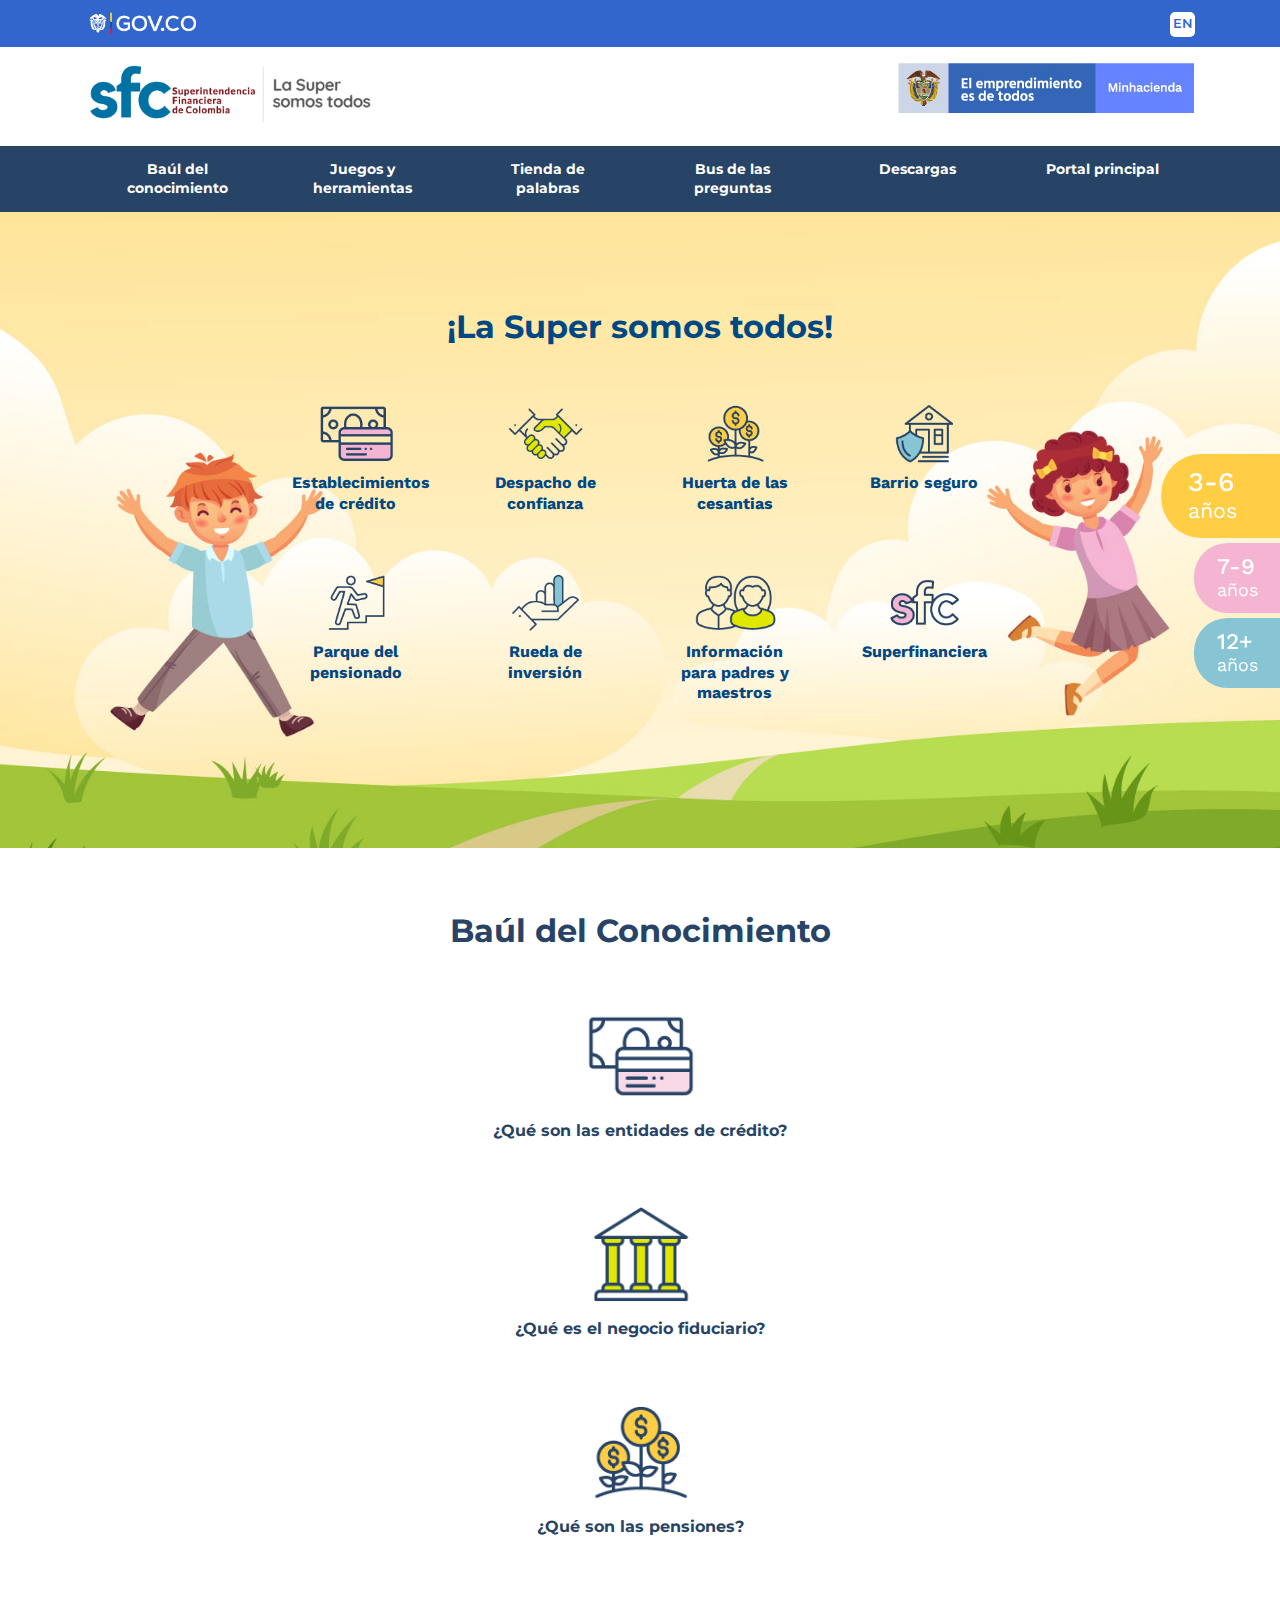
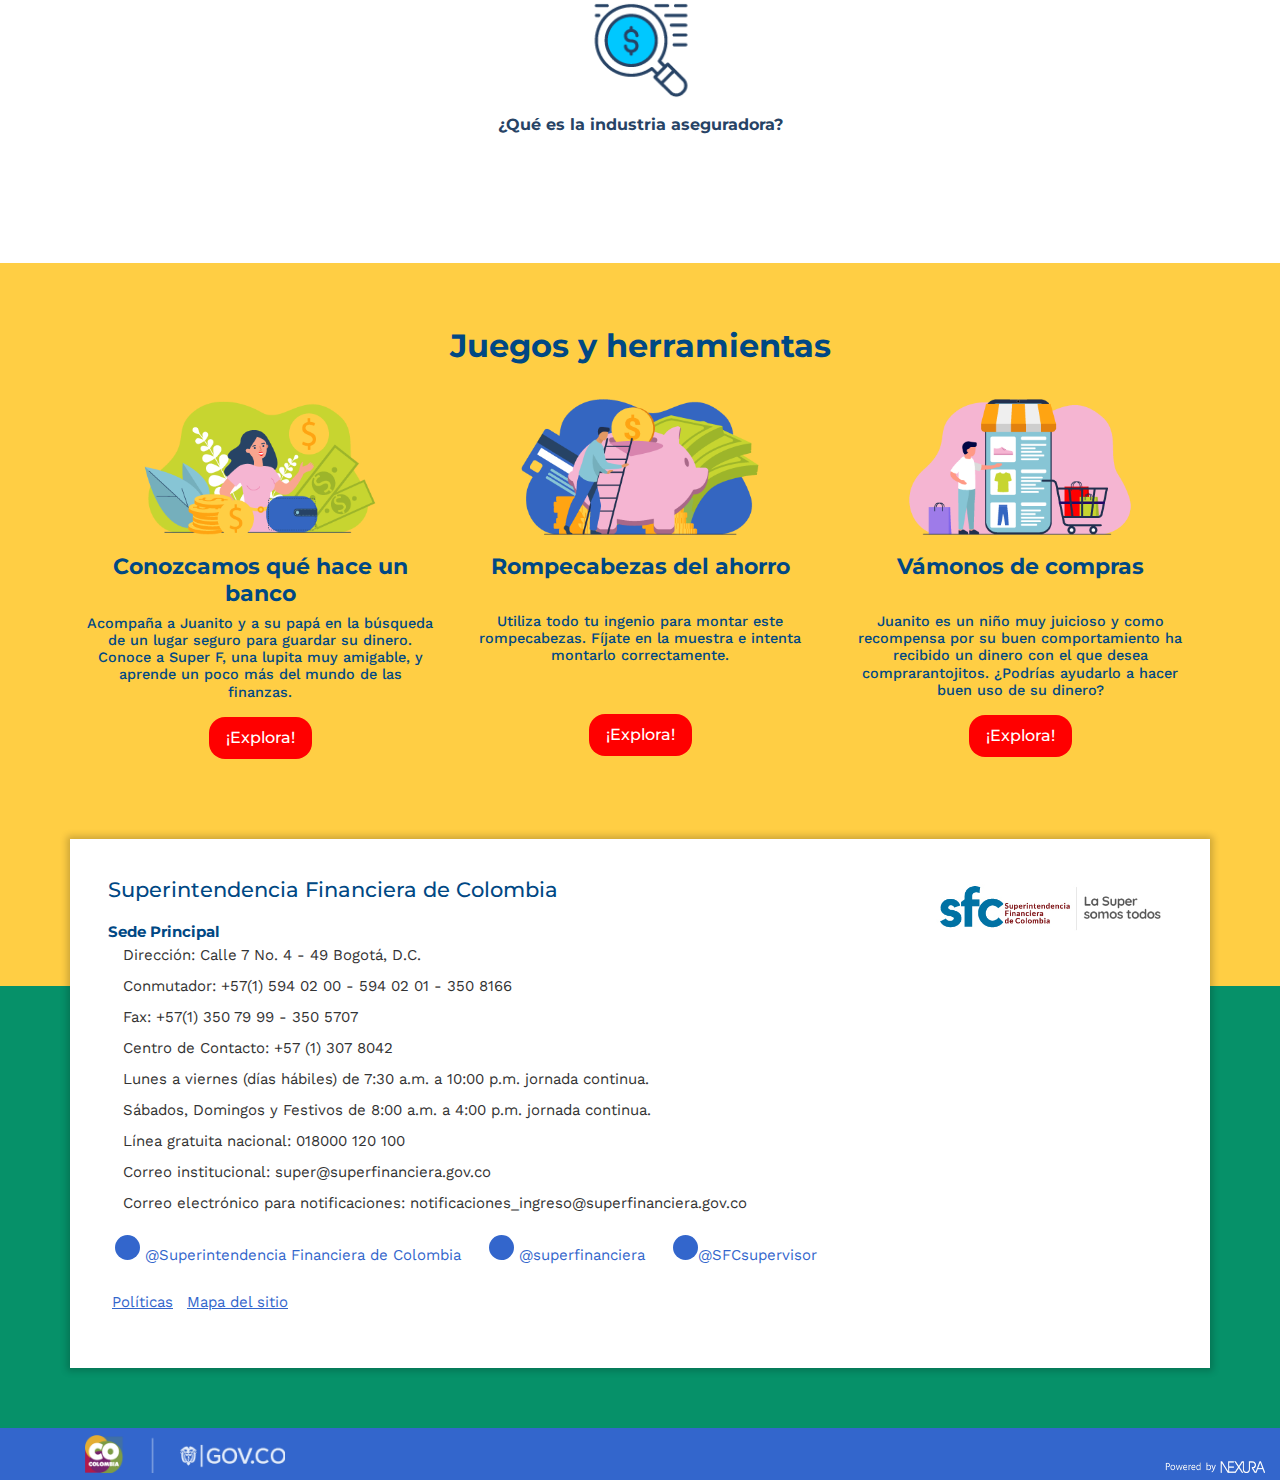
==== commit 8fa8483c: "Ocultamos la imagen en el nav" ====
--- a/index.html
+++ b/index.html
@@ -11,6 +11,7 @@
 	<link rel="stylesheet" href="css/bootstrap.min.css">
 	<link rel="stylesheet" href="css/style.css">
 </head>
+<!-- dependiendo de la edad agregar la clase a la etiqueta body: portalNinos1, portalNinos2 o portalNinos3 para aplicar los colores -->
 <body class="dPrincipal portalNinos1">
 	<div class="botonesFlotantes">
 		<ul>
@@ -87,7 +88,6 @@
 				     <!-- item menu -->
 					<li class="nav-item col">
 						 <a class="nav-link" href="https://ninos.superfinanciera.gov.co/inicio/de--a--anos/baul-de-conocimientos-61197" role="button" aria-haspopup="true" aria-expanded="false">
-							<img class="img-fluid" src="img/nav/nav-ico-1.png" alt="">
 							<p>Baúl del conocimiento</p>
 						</a>
 					</li>
@@ -95,7 +95,6 @@
 					<!-- item menu -->
 					<li class="nav-item col">
 						 <a class="nav-link" href="https://ninos.superfinanciera.gov.co/inicio/de--a--anos/juegos-y-herramientas-61194" role="button" aria-haspopup="true" aria-expanded="false">
-							<img class="img-fluid" src="img/nav/nav-ico-2.png" alt="">
 							<p>Juegos y herramientas</p>
 						</a>
 					</li>
@@ -103,7 +102,6 @@
 					<!-- item menu -->
 					<li class="nav-item col">
 						 <a class="nav-link" href="https://ninos.superfinanciera.gov.co/jsp/Glosario/user/main/s/0/f/0/c/0" role="button" aria-haspopup="true" aria-expanded="false">
-							<img class="img-fluid" src="img/nav/nav-ico-3.png" alt="">
 							<p>Tienda de palabras</p>
 						</a>
 					</li>
@@ -111,7 +109,6 @@
 					<!-- item menu -->
 					<li class="nav-item col">
 						 <a class="nav-link" href="https://ninos.superfinanciera.gov.co/jsp/loader.jsf?lServicio=FAQ&lTipo=user&lFuncion=main" role="button" aria-haspopup="true" aria-expanded="false">
-							<img class="img-fluid" src="img/nav/nav-ico-4.png" alt="">
 							<p>Bus de las preguntas</p>
 						</a>
 					</li>
@@ -119,7 +116,6 @@
 					<!-- item menu -->
 					<li class="nav-item col">
 						 <a class="nav-link" href="https://ninos.superfinanciera.gov.co/inicio/de--a--anos/descargas-61198" role="button" aria-haspopup="true" aria-expanded="false">
-							<img class="img-fluid" src="img/nav/nav-ico-5.png" alt="">
 							<p>Descargas</p>
 						</a>
 					</li>
@@ -127,7 +123,6 @@
 					<!-- item menu -->
 					<li class="nav-item col">
 						 <a class="nav-link" href="https://www.superfinanciera.gov.co/jsp/index.jsf" role="button" aria-haspopup="true" aria-expanded="false">
-							<img class="img-fluid" src="img/nav/nav-ico-6.png" alt="">
 							<p>Portal principal</p>
 						</a>
 					</li>
--- a/css/style.css
+++ b/css/style.css
@@ -337,7 +337,7 @@
     padding: 0;
   }
   header .navbar .navbar-nav .nav-item .nav-link {
-    min-height: 125px;
+    min-height: 65px;
     line-height: 1.3em;
   }
   header .navbar.navbar-expand-lg .navbar-nav .nav-link {
